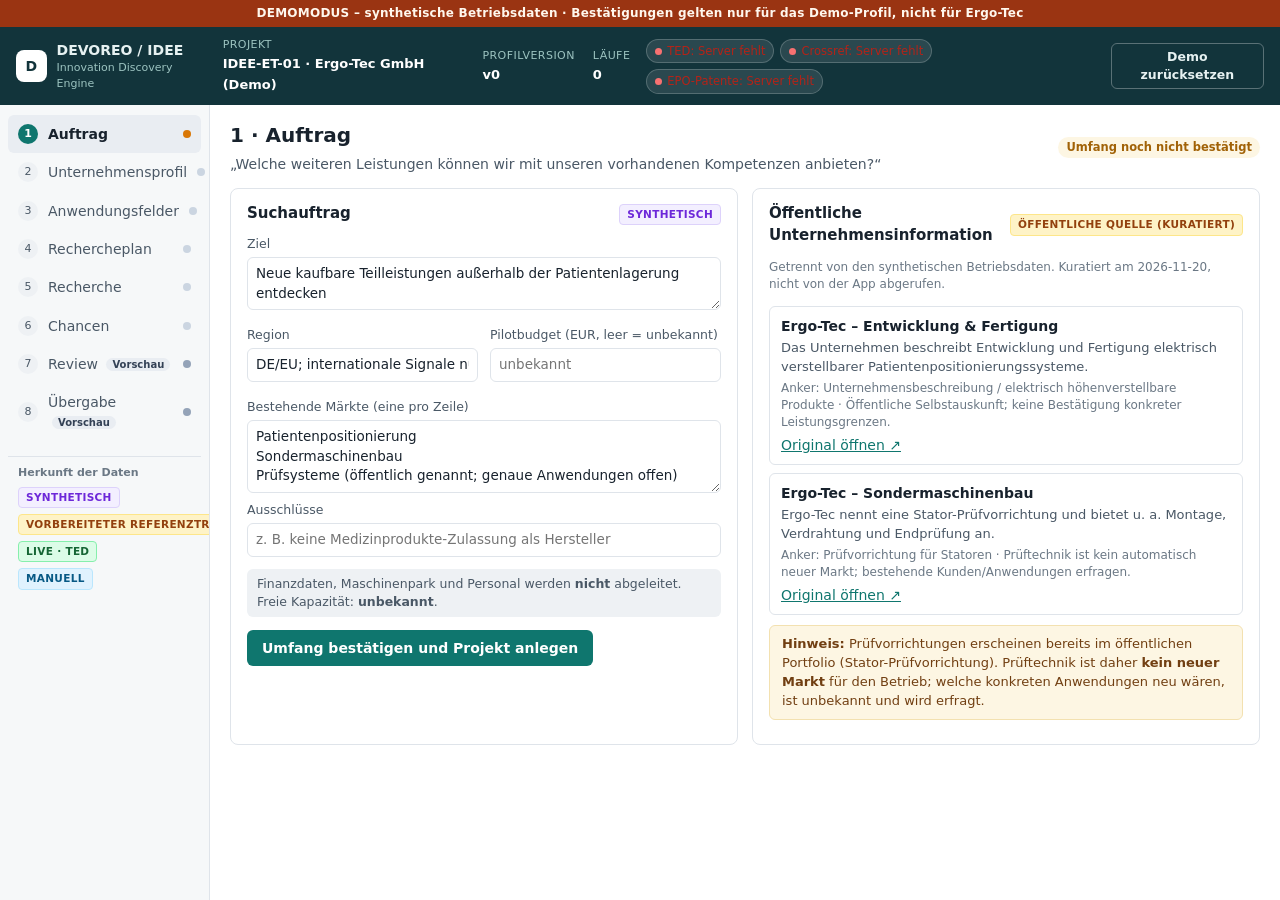
==== app/index.html @ 899f28af "IDEE functional prototype for Ergo-Tec introduction demo German-language Innovation Discovery Engine" ====
<!doctype html>
<html lang="de">
<head>
  <meta charset="utf-8">
  <meta name="viewport" content="width=device-width, initial-scale=1">
  <title>DEVOREO / IDEE · Innovation Discovery Engine (Demo)</title>
  <link rel="stylesheet" href="styles.css">
  <script src="vendor/pdf.min.js"></script>
</head>
<body>
  <div id="header"></div>
  <div class="layout">
    <aside id="nav"></aside>
    <main id="main-wrap">
      <div id="flash"></div>
      <div id="main"><p class="muted">Daten werden geladen …</p></div>
    </main>
    <aside id="viewer" class="viewer" aria-label="Quelldokument"></aside>
  </div>
  <script type="module" src="js/main.js"></script>
</body>
</html>
---- app/styles.css ----
:root {
  --bg: #f4f6f8; --panel: #fff; --line: #dfe4ea; --line-2: #eef1f4;
  --ink: #18222d; --ink-2: #4a5866; --muted: #6b7885;
  --teal: #0f766e; --teal-2: #115e59; --nav: #12343b; --teal-bg: #e6f4f2;
  --slate: #334155; --slate-bg: #e9edf2;
  --ok: #15803d; --ok-bg: #e8f5ec; --warn: #a16207; --warn-bg: #fdf6e3; --bad: #b42318; --bad-bg: #fdecea;
  --radius: 8px; --font: "Inter", "Segoe UI", system-ui, -apple-system, sans-serif;
}
* { box-sizing: border-box; }
html, body { margin: 0; height: 100%; }
body { font: 14px/1.45 var(--font); color: var(--ink); background: var(--bg); display: flex; flex-direction: column; }
code { font: 12px ui-monospace, SFMono-Regular, Menlo, monospace; background: var(--line-2); padding: 1px 4px; border-radius: 4px; word-break: break-all; }
h2 { margin: 0; font-size: 20px; } h3 { margin: 0; font-size: 15px; } h4 { margin: 14px 0 6px; font-size: 13px; color: var(--ink-2); }
.muted { color: var(--muted); } .small { font-size: 12px; }

.demo-strip { background: #7c2d12; color: #fff7ed; font-size: 12px; font-weight: 600; letter-spacing: .02em; padding: 5px 16px; text-align: center; }
.topbar { display: flex; align-items: stretch; gap: 16px; padding: 10px 16px; background: var(--panel); border-bottom: 1px solid var(--line); }
.brand { display: flex; align-items: center; gap: 10px; min-width: 170px; }
.brand .logo { width: 32px; height: 32px; border-radius: 8px; background: var(--teal); color: #fff; display: grid; place-items: center; font-weight: 700; }
.brand small { display: block; color: var(--muted); font-size: 11px; }
.ctx { display: flex; gap: 18px; align-items: center; }
.ctx-item small, .next small { display: block; font-size: 11px; color: var(--muted); text-transform: uppercase; letter-spacing: .04em; }
.ctx-item strong { font-size: 13px; }
.ctx-item select { font: inherit; font-size: 13px; padding: 3px 6px; border: 1px solid var(--line); border-radius: 6px; max-width: 330px; background: #fff; }
.next { flex: 1; text-align: left; border: 1px solid #99d5cd; background: var(--teal-bg); border-radius: var(--radius); padding: 6px 12px; cursor: pointer; font: inherit; color: var(--teal-2); }
.next strong { font-size: 13.5px; }
.next:hover { border-color: var(--teal); }
.tools { display: flex; align-items: center; gap: 8px; }

.layout { flex: 1; display: grid; grid-template-columns: 210px 1fr 0; min-height: 0; }
body.viewer-open .layout { grid-template-columns: 210px 1fr minmax(380px, 34%); }
#nav { background: var(--panel); border-right: 1px solid var(--line); padding: 10px 8px; overflow: auto; }
.nav-item { display: flex; align-items: center; gap: 10px; width: 100%; padding: 9px 10px; border: 0; background: none; border-radius: 6px; font: inherit; color: var(--ink-2); cursor: pointer; text-align: left; }
.nav-item:hover { background: var(--line-2); }
.nav-item.active { background: var(--slate-bg); color: var(--ink); font-weight: 600; }
.nav-item .num { width: 20px; height: 20px; border-radius: 50%; background: var(--line-2); display: grid; place-items: center; font-size: 11px; flex: none; }
.nav-item.active .num { background: var(--teal); color: #fff; }
.nav-item span:nth-child(2) { flex: 1; }
.dot { display: inline-block; width: 8px; height: 8px; border-radius: 50%; background: #cbd5e1; flex: none; }
.dot.done { background: var(--ok); } .dot.gap { background: var(--bad); } .dot.work { background: #d97706; } .dot.info { background: #94a3b8; }
.nav-legend { margin-top: 14px; padding: 8px 10px; font-size: 11px; color: var(--muted); display: flex; flex-wrap: wrap; gap: 4px 8px; align-items: center; }

#main-wrap { overflow: auto; padding: 16px 20px 40px; min-width: 0; }
.page-head { display: flex; align-items: center; justify-content: space-between; gap: 12px; margin-bottom: 14px; }
.grid2 { display: grid; grid-template-columns: repeat(auto-fit, minmax(360px, 1fr)); gap: 14px; margin-bottom: 14px; }
.grid2.tight { gap: 12px; margin: 0; }
.card { background: var(--panel); border: 1px solid var(--line); border-radius: var(--radius); padding: 14px 16px; margin-bottom: 14px; min-width: 0; }
.grid2 > .card { margin-bottom: 0; }
.card > header { display: flex; justify-content: space-between; align-items: center; margin-bottom: 10px; }

.kv { display: grid; grid-template-columns: 150px 1fr; gap: 5px 12px; margin: 0 0 10px; }
.kv dt { color: var(--muted); font-size: 12.5px; } .kv dd { margin: 0; min-width: 0; }
.tbl { width: 100%; border-collapse: collapse; font-size: 13px; }
.tbl th { text-align: left; font-weight: 600; color: var(--ink-2); font-size: 12px; border-bottom: 1px solid var(--line); padding: 6px 8px; }
.tbl td { border-bottom: 1px solid var(--line-2); padding: 6px 8px; vertical-align: top; }
.tbl tr.changed td { background: #fff7d6; }
.tbl tr.mismatch td { background: var(--bad-bg); }
mark { background: #fde68a; padding: 0 3px; border-radius: 3px; }
.diff { display: grid; grid-template-columns: 1fr 1fr; gap: 16px; }
.diff h4 { margin-top: 0; }

.badge { display: inline-block; font-size: 11.5px; font-weight: 600; padding: 2px 8px; border-radius: 999px; white-space: nowrap; }
.badge.ok { background: var(--ok-bg); color: var(--ok); } .badge.warn { background: var(--warn-bg); color: var(--warn); }
.badge.bad { background: var(--bad-bg); color: var(--bad); } .badge.neutral { background: var(--slate-bg); color: var(--slate); }

.btn { font: inherit; font-weight: 600; border-radius: 6px; padding: 7px 14px; cursor: pointer; border: 1px solid transparent; }
.btn.sm { padding: 4px 10px; font-size: 12.5px; }
.btn.primary { background: var(--teal); color: #fff; } .btn.primary:hover { background: var(--teal-2); }
.btn.secondary { background: #fff; color: var(--teal-2); border-color: #99d5cd; } .btn.secondary:hover { background: var(--teal-bg); }
.btn.ghost { background: transparent; color: var(--ink-2); border-color: var(--line); } .btn.ghost:hover { background: var(--line-2); }
.btn.danger { color: var(--bad); }
.btn:disabled { background: #e5e9ee; color: #8a96a3; border-color: #e5e9ee; cursor: not-allowed; }
.act { display: inline-flex; flex-direction: column; gap: 4px; max-width: 100%; }
.why { margin: 0; padding: 6px 10px 6px 24px; background: var(--warn-bg); border: 1px solid #f3e1b0; border-radius: 6px; color: #713f12; font-size: 12px; max-width: 520px; }
.row { display: flex; flex-wrap: wrap; gap: 10px; align-items: flex-start; margin: 8px 0; }
.row.end { align-items: flex-end; }
.link { background: none; border: 0; padding: 0; color: var(--teal); font: inherit; cursor: pointer; text-decoration: underline; text-underline-offset: 2px; }
a { color: var(--teal); word-break: break-all; }

.lbl { display: block; font-size: 12.5px; color: var(--ink-2); margin: 8px 0; }
.inp { display: block; width: 100%; font: inherit; font-size: 13.5px; margin-top: 4px; padding: 6px 8px; border: 1px solid var(--line); border-radius: 6px; background: #fff; color: var(--ink); }
.row .inp { flex: 1; min-width: 200px; margin: 0; }
textarea.inp { resize: vertical; }
.form-grid { display: grid; grid-template-columns: 1fr 1fr; gap: 0 12px; }
.switch { display: flex; gap: 8px; align-items: center; font-size: 12.5px; margin: 8px 0; color: var(--ink-2); }

.flash { margin-bottom: 12px; padding: 9px 36px 9px 12px; border-radius: 6px; position: relative; font-weight: 500; }
.flash.ok { background: var(--ok-bg); color: #14532d; border: 1px solid #bbe3c7; }
.flash.warn { background: var(--warn-bg); color: #713f12; border: 1px solid #f3e1b0; }
.flash.error { background: var(--bad-bg); color: #7f1d1d; border: 1px solid #f5c2bd; }
.flash.info { background: var(--slate-bg); color: var(--slate); }
.flash .x { position: absolute; right: 8px; top: 6px; border: 0; background: none; font-size: 18px; cursor: pointer; color: inherit; }

.readonly { padding: 8px 12px; margin-bottom: 14px; background: var(--slate-bg); border-left: 4px solid var(--slate); border-radius: 4px; font-weight: 500; }
.evidence { display: block; width: 100%; text-align: left; border-radius: 6px; padding: 10px 12px; margin: 8px 0; font: inherit; border: 1px solid; }
.evidence strong { display: block; margin-bottom: 2px; } .evidence span { color: var(--ink-2); font-size: 13px; }
.evidence.ok { background: var(--ok-bg); border-color: #bbe3c7; }
.evidence.gap { background: var(--bad-bg); border-color: #f5c2bd; }
button.evidence.gap { cursor: pointer; } button.evidence.gap:hover { border-color: var(--bad); }
.done-note { background: var(--line-2); border-left: 3px solid var(--teal); padding: 6px 10px; font-size: 12.5px; border-radius: 4px; margin: 6px 0; }
.preconf { border: 1px dashed #94a3b8; border-radius: 6px; margin-top: 10px; }
.preconf-head { background: #fff3c4; color: #713f12; font-size: 11.5px; font-weight: 700; padding: 6px 10px; letter-spacing: .02em; }
.sim-label { font-size: 11.5px; font-weight: 600; color: #6d28d9; background: #f3efff; padding: 4px 8px; border-radius: 4px; display: inline-block; margin: 0 0 8px; }

.steps { list-style: none; padding: 0; margin: 0; display: grid; grid-template-columns: repeat(auto-fill, minmax(150px, 1fr)); gap: 6px; }
.steps li { display: flex; gap: 8px; align-items: center; font-size: 12.5px; padding: 6px 8px; background: var(--line-2); border-radius: 6px; color: var(--muted); }
.steps li i { width: 10px; height: 10px; border-radius: 50%; border: 2px solid #94a3b8; flex: none; }
.steps li.ok { color: var(--ink); background: var(--ok-bg); } .steps li.ok i { background: var(--ok); border-color: var(--ok); }

.mail { border: 1px solid var(--line); border-radius: 6px; padding: 10px 12px; margin-bottom: 8px; }
.mail.imported { background: #fafcfb; }
.mail-head { display: flex; justify-content: space-between; gap: 8px; margin-bottom: 8px; }
.mail-body { background: var(--line-2); padding: 8px 10px; border-radius: 4px; margin: 6px 0; white-space: pre-wrap; }
.attach { display: flex; flex-wrap: wrap; gap: 10px; font-size: 13px; }
.suggest { background: var(--teal-bg); padding: 6px 10px; border-radius: 4px; margin-bottom: 10px; }

.chain { display: flex; align-items: stretch; gap: 6px; flex-wrap: wrap; }
.link-box { flex: 1; min-width: 120px; border: 1px solid var(--line); border-radius: 6px; padding: 8px 10px; background: #fafbfc; }
.link-box small { display: block; font-size: 11px; color: var(--muted); text-transform: uppercase; }
.link-box span { display: block; font-size: 12px; color: var(--ink-2); }
.link-box.gap { border-color: var(--bad); background: var(--bad-bg); } .link-box.ok { border-color: var(--ok); background: var(--ok-bg); }
.arrow { align-self: center; color: var(--muted); }

.picks { display: grid; grid-template-columns: 1fr 1fr; gap: 8px; margin-bottom: 10px; }
.pick { border: 1px solid var(--line); border-radius: 6px; padding: 8px 10px; cursor: pointer; display: grid; grid-template-columns: auto 1fr; gap: 0 8px; }
.pick input { grid-row: span 3; }
.pick span, .pick small { color: var(--muted); font-size: 12px; }
.pick.on { border-color: var(--teal); background: var(--teal-bg); }
.report, .deviation, .pkg, .question { border: 1px solid var(--line); border-radius: 6px; padding: 10px 12px; margin-bottom: 10px; }
.report > header, .pkg > header { display: flex; justify-content: space-between; flex-wrap: wrap; gap: 6px; margin-bottom: 8px; }
.report.accepted { border-color: #86c79b; } .report.unsuitable { border-left: 4px solid var(--bad); }
.report-body { display: grid; grid-template-columns: 1fr 1fr; gap: 16px; }
.review h4 { margin-top: 0; }
.issues { margin: 0 0 8px; padding-left: 18px; color: var(--bad); font-size: 13px; }
.ok-text { color: var(--ok); margin: 0 0 8px; font-size: 13px; }
.deviation { border-left: 4px solid var(--bad); } .deviation.closed { border-left-color: var(--ok); }
.deviation h4 { margin-top: 6px; }
.pkg.ersetzt { opacity: .78; background: #fafbfc; } .pkg.angenommen { border-color: #86c79b; }
.files td:last-child { width: 80px; }
.checks { list-style: none; padding: 0; margin: 0 0 10px; }
.checks li { display: flex; gap: 8px; align-items: baseline; padding: 4px 0; }
.checks li i { width: 14px; height: 14px; border-radius: 3px; flex: none; transform: translateY(2px); }
.checks li.ok i { background: var(--ok); } .checks li.no i { background: var(--bad); }
.mini { padding-left: 18px; font-size: 12.5px; color: var(--ink-2); }

.viewer { background: #fff; border-left: 1px solid var(--line); display: flex; flex-direction: column; min-width: 0; overflow: hidden; }
.viewer header { display: flex; justify-content: space-between; gap: 8px; padding: 10px 12px; border-bottom: 1px solid var(--line); }
.viewer header small { display: block; font-size: 11px; color: var(--muted); text-transform: uppercase; }
.viewer header strong { display: block; }
.viewer-nav { display: flex; align-items: center; gap: 8px; padding: 6px 12px; border-bottom: 1px solid var(--line); font-size: 12.5px; }
.viewer-nav a { margin-left: auto; }
.viewer-canvas { flex: 1; overflow: auto; padding: 10px; background: #e2e8f0; }
.viewer-canvas canvas { display: block; box-shadow: 0 1px 4px rgba(0,0,0,.18); background: #fff; }
.viewer-loading { color: var(--muted); padding: 20px; }
.viewer-missing { background: var(--bad-bg); color: #7f1d1d; padding: 16px; border-radius: 6px; }

.drawer { position: fixed; right: 0; top: 0; bottom: 0; width: 460px; max-width: 95vw; background: #fff; border-left: 1px solid var(--line); box-shadow: -6px 0 24px rgba(15,23,42,.12); z-index: 20; display: flex; flex-direction: column; }
.drawer:empty { display: none; }
.drawer header { display: flex; justify-content: space-between; align-items: center; padding: 12px 16px; border-bottom: 1px solid var(--line); }
.drawer .timeline { overflow: auto; padding: 8px 16px; }
#drawer:empty { display: none; }
.timeline { list-style: none; margin: 0; padding: 0; }
.timeline li { display: grid; grid-template-columns: 120px 1fr; gap: 10px; padding: 8px 0; border-bottom: 1px solid var(--line-2); font-size: 12.5px; }
.timeline li.internal { opacity: .6; }
.timeline time { color: var(--muted); font-size: 12px; }
.fatal { background: var(--bad-bg); padding: 20px; border-radius: 8px; }

@media (max-width: 1100px) {
  .ctx { display: none; }
  body.viewer-open .layout { grid-template-columns: 180px 1fr; }
  body.viewer-open .viewer { position: fixed; right: 0; top: 0; bottom: 0; width: 420px; z-index: 15; box-shadow: -6px 0 24px rgba(15,23,42,.12); }
  .report-body, .diff { grid-template-columns: 1fr; }
}

.card.focus-card { box-shadow: 0 0 0 3px var(--teal); transition: box-shadow .3s; }
.confirm-reset { display: inline-flex; gap: 6px; align-items: center; font-size: 12.5px; }

/* ---------------- IDEE additions ---------------- */
body { background: #fff; }
.topbar { background: var(--nav); color: #e6f1f1; border-bottom: 0; align-items: center; }
.brand .logo { background: #fff; color: var(--nav); }
.brand small, .ctx-item small { color: #9cc3c0; }
.ctx-item strong { color: #fff; }
.demo-strip { background: #9a3412; }
#nav { background: #f6f8f9; }
.nav-item .pv, .pv { font-style: normal; font-size: 10px; font-weight: 600; background: #e9edf2; color: var(--slate); padding: 1px 6px; border-radius: 999px; margin-left: 4px; vertical-align: middle; }
.dot.todo { background: #cbd5e1; }
.nav-legend { flex-direction: column; align-items: flex-start; gap: 6px; border-top: 1px solid var(--line); }
.pchips { display: flex; gap: 6px; flex-wrap: wrap; margin-left: auto; }
.pchip { font-size: 11.5px; padding: 3px 8px; border-radius: 999px; background: rgba(255,255,255,.1); color: #e6f1f1; border: 1px solid rgba(255,255,255,.2); }
.pchip.ok::before, .pchip.warn::before, .pchip.bad::before { content: ''; display: inline-block; width: 7px; height: 7px; border-radius: 50%; margin-right: 5px; }
.pchip.ok::before { background: #4ade80; } .pchip.warn::before { background: #fbbf24; } .pchip.bad::before { background: #f87171; }
.tools .btn.ghost { color: #e6f1f1; border-color: rgba(255,255,255,.3); }
.tools .btn.ghost:hover { background: rgba(255,255,255,.1); }
.confirm-reset { color: #fff; }
.lead { margin: 4px 0 0; color: var(--ink-2); max-width: 760px; }
.note { font-size: 12.5px; color: var(--ink-2); background: var(--line-2); padding: 6px 10px; border-radius: 6px; }
.note.warn, .warn-text { color: #713f12; }
.bad { color: var(--bad); } ul.bad li { color: #7f1d1d; }
.empty { color: var(--muted); font-style: italic; padding: 8px 0; }
.callout { padding: 9px 12px; border-radius: 6px; margin: 10px 0; font-size: 13px; }
.callout.warn { background: var(--warn-bg); border: 1px solid #f3e1b0; color: #713f12; }
.callout.info { background: var(--slate-bg); color: var(--slate); }
.callout.bad { background: var(--bad-bg); border: 1px solid #f5c2bd; color: #7f1d1d; }

.prov { display: inline-block; font-size: 10.5px; font-weight: 700; letter-spacing: .03em; text-transform: uppercase; padding: 2px 7px; border-radius: 4px; white-space: nowrap; }
.prov.syn { background: #f3efff; color: #6d28d9; border: 1px solid #ddd2fb; }
.prov.cur { background: #fef3c7; color: #92400e; border: 1px solid #fde68a; }
.prov.live { background: #dcfce7; color: #166534; border: 1px solid #86efac; }
.prov.man { background: #e0f2fe; color: #075985; border: 1px solid #bae6fd; }
.prov.claim { background: #ffedd5; color: #9a3412; border: 1px solid #fed7aa; }

.src { border: 1px solid var(--line); border-radius: 6px; padding: 9px 11px; margin-bottom: 8px; display: grid; gap: 3px; }
.src span { color: var(--ink-2); font-size: 13px; } .src small { color: var(--muted); font-size: 12px; }

.docpick { display: grid; grid-template-columns: repeat(auto-fit, minmax(240px, 1fr)); gap: 8px; margin-bottom: 12px; }
.docopt { border: 1px solid var(--line); border-radius: 6px; padding: 10px; display: flex; flex-direction: column; justify-content: space-between; gap: 8px; font-size: 13px; }
.docopt.done { background: #f6fbfa; border-color: #99d5cd; }
.docopt.upload { border-style: dashed; }
.filebtn { display: inline-block; text-align: center; }

.caps { display: grid; grid-template-columns: repeat(auto-fill, minmax(360px, 1fr)); gap: 12px; }
.cap { border: 1px solid var(--line); border-left: 4px solid #94a3b8; border-radius: 6px; padding: 10px 12px; }
.cap.confirmed, .cap.corrected { border-left-color: var(--ok); }
.cap.open { border-left-color: #d97706; }
.cap > header, .hyp > header, .res > header, .field > header { display: flex; justify-content: space-between; gap: 8px; align-items: flex-start; flex-wrap: wrap; }
blockquote { margin: 8px 0; padding: 6px 10px; border-left: 3px solid var(--teal); background: #f6fbfa; font-size: 13px; }
.meta { display: flex; flex-wrap: wrap; gap: 8px; align-items: center; font-size: 12.5px; }
.kv3 { display: grid; grid-template-columns: repeat(3, 1fr); gap: 6px; margin: 8px 0; }
.kv3 dt { font-size: 11px; color: var(--muted); text-transform: uppercase; } .kv3 dd { margin: 0; font-size: 13px; }
.edit { background: var(--line-2); padding: 8px 10px; border-radius: 6px; margin-top: 8px; }
.question { border-bottom: 1px solid var(--line-2); padding: 10px 0; }
.radios { display: flex; flex-wrap: wrap; gap: 6px 16px; margin: 6px 0; font-size: 13px; }
.form-grid4 { display: grid; grid-template-columns: repeat(4, 1fr); gap: 0 10px; }
details.txt pre { white-space: pre-wrap; font-size: 12px; background: var(--line-2); padding: 8px; border-radius: 4px; max-height: 240px; overflow: auto; }
.hist { padding-left: 18px; margin: 0; font-size: 12.5px; } .hist li { padding: 2px 0; }
hr { border: 0; border-top: 1px solid var(--line); margin: 14px 0; }

.chain4 { display: grid; grid-template-columns: repeat(4, 1fr); gap: 0; }
.lvl { border: 1px solid var(--line); padding: 10px; display: flex; flex-direction: column; gap: 6px; position: relative; background: #fafbfc; }
.lvl + .lvl { border-left: 0; }
.lvl + .lvl::before { content: '→'; position: absolute; left: -9px; top: 10px; background: #fff; color: var(--muted); font-weight: 700; }
.lvl small { font-size: 11px; text-transform: uppercase; color: var(--muted); letter-spacing: .03em; }
.chip { display: inline-block; font-size: 12px; text-align: left; padding: 3px 7px; border-radius: 5px; background: #fff; border: 1px solid var(--line); text-decoration: none; }
.chip.ok { border-color: #86c79b; background: var(--ok-bg); } .chip.gap { border-color: #f5c2bd; background: var(--bad-bg); }
.capsel { font-size: 13px; display: flex; gap: 6px; align-items: baseline; padding: 3px 6px; border-radius: 5px; }
.capsel.on { background: var(--teal-bg); }
.fields { display: grid; grid-template-columns: repeat(auto-fill, minmax(340px, 1fr)); gap: 10px; }
.field { border: 1px solid var(--line); border-radius: 6px; padding: 10px 12px; display: grid; gap: 6px; }
.field.on { border-color: var(--teal); box-shadow: 0 0 0 1px var(--teal); }
.field.inactive { opacity: .62; background: #fafafa; }

.tbl.plan td:nth-child(2) { width: 55%; }
.inp.narrow { width: auto; min-width: 200px; display: inline-block; margin: 0; }
.sep { border-style: dashed; }
.runhead { padding: 8px 12px; border-radius: 6px; margin-bottom: 10px; font-size: 13px; }
.runhead.live { background: #dcfce7; color: #14532d; } .runhead.offline { background: #fef3c7; color: #78350f; }
.tabs { display: flex; gap: 4px; align-items: center; border-bottom: 1px solid var(--line); margin-bottom: 10px; flex-wrap: wrap; }
.tab { border: 0; background: none; padding: 8px 12px; font: inherit; cursor: pointer; color: var(--ink-2); border-bottom: 2px solid transparent; }
.tab.on { color: var(--teal-2); border-bottom-color: var(--teal); font-weight: 600; }
.tab .cnt { background: var(--line-2); border-radius: 999px; padding: 0 6px; font-size: 11px; }
.tabs .inp.narrow { margin-left: auto; }
.res { border-bottom: 1px solid var(--line-2); padding: 10px 0; }
.res .row { align-items: center; }
.pcard { background: #f8fafc; border: 1px solid var(--line); border-radius: 6px; padding: 8px 12px; margin: 8px 0; }
.pcard h4 { margin: 0 0 6px; color: var(--ink); }
.pcard .kv { grid-template-columns: 170px 1fr; font-size: 13px; }
.bars { display: flex; gap: 8px; align-items: flex-end; height: 120px; padding: 8px 0; }
.bar { display: flex; flex-direction: column; align-items: center; justify-content: flex-end; height: 100%; width: 34px; font-size: 11px; }
.bar span { width: 22px; background: #5eada6; border-radius: 3px 3px 0 0; min-height: 3px; }
.bar small { color: var(--muted); }

.hyp { border: 1px solid var(--line); border-radius: var(--radius); padding: 12px 14px; margin-bottom: 14px; }
.hyp.novelty_rejected, .hyp.rejected { border-left: 4px solid var(--bad); } .hyp.deferred { border-left: 4px solid #d97706; } .hyp.hypothesis { border-left: 4px solid var(--slate); }
.banner { background: #fff7ed; color: #9a3412; border: 1px solid #fed7aa; padding: 5px 10px; border-radius: 5px; font-size: 12px; font-weight: 600; margin: 8px 0; }
.banner.big { font-size: 15px; padding: 10px 14px; }
.tbl.dims td:first-child { width: 140px; font-weight: 600; }
.syncase { border: 1px dashed #c4b5fd; background: #fcfbff; }
.verdict { padding: 10px 12px; border-radius: 6px; margin: 10px 0; }
.verdict.open { background: var(--warn-bg); border: 1px solid #f3e1b0; } .verdict.plausible { background: var(--slate-bg); }
.vquotes { padding: 6px 12px; font-size: 12px; background: #fefce8; border-bottom: 1px solid var(--line); }

@media (max-width: 1100px) { .chain4, .form-grid4 { grid-template-columns: 1fr 1fr; } .pchips { display: none; } }
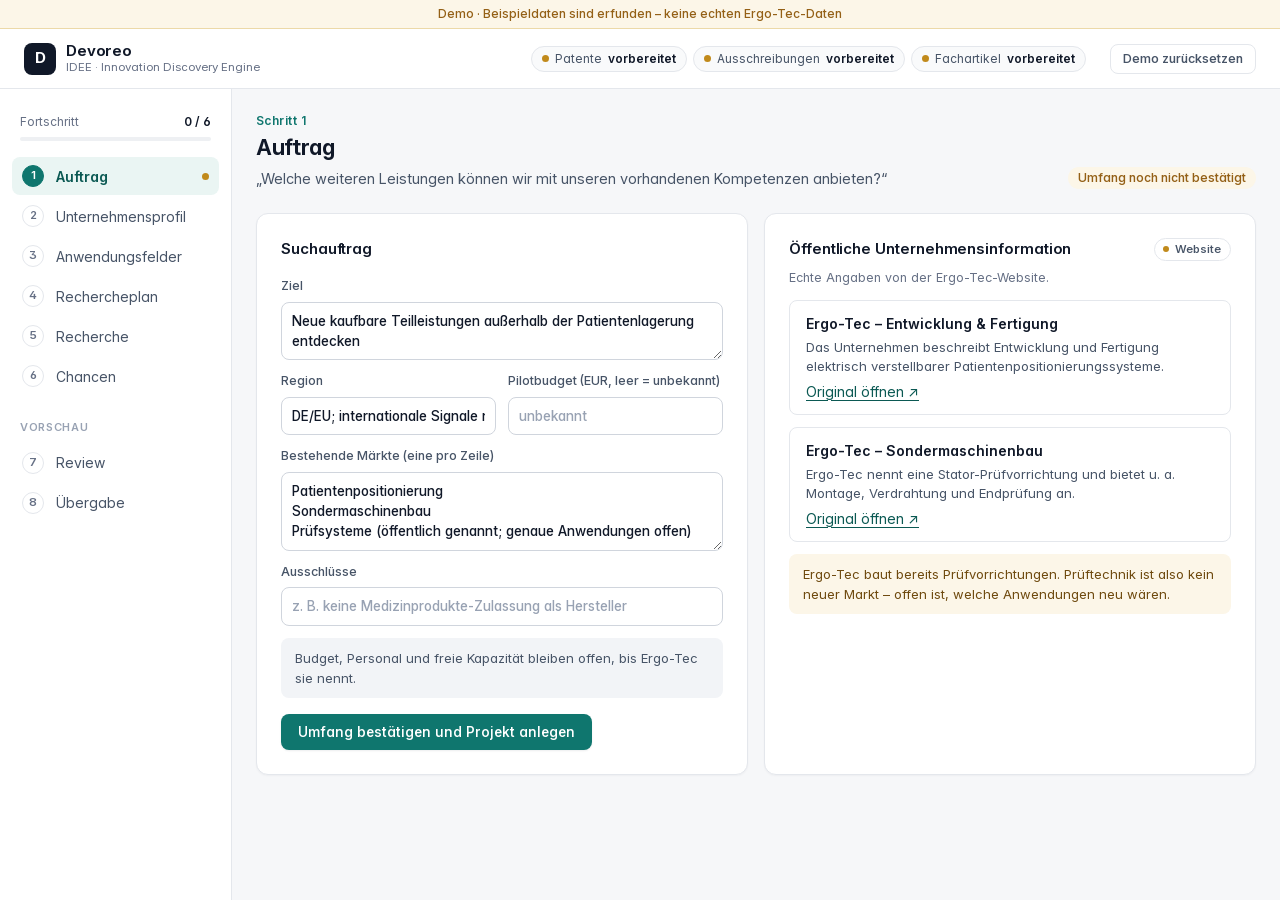
==== commit 6eca394e: "New Devoreo UI: complete design system, self-hosted Inter - theme.css is now the full stylesheet (br" ====
--- a/app/index.html
+++ b/app/index.html
@@ -1,22 +1,25 @@
 <!doctype html>
 <html lang="de">
-<head>
-  <meta charset="utf-8">
-  <meta name="viewport" content="width=device-width, initial-scale=1">
-  <title>DEVOREO / IDEE · Innovation Discovery Engine (Demo)</title>
-  <link rel="stylesheet" href="styles.css">
-  <script src="vendor/pdf.min.js"></script>
-</head>
-<body>
-  <div id="header"></div>
-  <div class="layout">
-    <aside id="nav"></aside>
-    <main id="main-wrap">
-      <div id="flash"></div>
-      <div id="main"><p class="muted">Daten werden geladen …</p></div>
-    </main>
-    <aside id="viewer" class="viewer" aria-label="Quelldokument"></aside>
-  </div>
-  <script type="module" src="js/main.js"></script>
-</body>
+  <head>
+    <meta charset="utf-8" />
+    <meta name="viewport" content="width=device-width, initial-scale=1" />
+    <title>Devoreo IDEE · Innovation Discovery Engine (Demo)</title>
+    <link rel="icon" href="favicon.svg" type="image/svg+xml" />
+    <link rel="preload" href="fonts/InterVariable.woff2" as="font" type="font/woff2" crossorigin />
+    <!-- Complete design system. The old look is still in styles.css. -->
+    <link rel="stylesheet" href="theme.css" />
+    <script src="vendor/pdf.min.js"></script>
+  </head>
+  <body>
+    <div id="header"></div>
+    <div class="layout">
+      <aside id="nav"></aside>
+      <main id="main-wrap">
+        <div id="flash"></div>
+        <div id="main"><p class="muted">Daten werden geladen …</p></div>
+      </main>
+      <aside id="viewer" class="viewer" aria-label="Quelldokument"></aside>
+    </div>
+    <script type="module" src="js/main.js"></script>
+  </body>
 </html>
--- a/app/theme.css
+++ b/app/theme.css
@@ -0,0 +1,658 @@
+/* =====================================================================
+   DEVOREO / IDEE – design system (complete stylesheet, no other CSS needed)
+   To re-brand: change the values in the first block only.
+   To go back to the old look: link styles.css in index.html instead.
+   ===================================================================== */
+
+:root {
+  /* ---- BRAND (swap these with the official Devoreo values) ---- */
+  --dv-brand: #0f766e;        /* primary accent: buttons, links, active states */
+  --dv-brand-dark: #0b5953;   /* hover / pressed, link text */
+  --dv-brand-tint: #eaf5f3;   /* soft background for selected items */
+  --dv-brand-line: #b9dcd7;   /* border of selected items */
+  --dv-ink: #101828;          /* main text and logo block */
+  --dv-font: "Inter", "Segoe UI", system-ui, -apple-system, "Helvetica Neue", Arial, sans-serif;
+  --dv-mono: ui-monospace, "SF Mono", SFMono-Regular, Menlo, Consolas, monospace;
+}
+
+/* ---- Everything below derives from the brand block ---- */
+:root {
+  color-scheme: light;
+
+  /* Neutrals */
+  --bg: #f6f7f9;
+  --surface: #ffffff;
+  --surface-2: #f9fafb;
+  --line: #e4e7ec;
+  --line-soft: #eef0f3;
+  --text: var(--dv-ink);
+  --text-2: #475467;
+  --text-3: #667085;
+  --text-4: #98a2b3;
+
+  /* Status – one muted tone each */
+  --ok: #1a7f45;    --ok-bg: #ecf6f0;   --ok-line: #bfe1cc;
+  --warn: #946016;  --warn-bg: #fcf6e8; --warn-line: #ecd9a8;
+  --bad: #b3362b;   --bad-bg: #fcf0ee;  --bad-line: #f1c8c2;
+  --info-bg: #f2f4f7;
+
+  /* Provenance dots (same everywhere: app, viewer, report) */
+  --p-syn: #7a68d4;   /* Fiktiv */
+  --p-cur: #c18a1b;   /* Vorbereitet */
+  --p-live: #16a34a;  /* Live */
+  --p-man: #2f7fc4;   /* Manuell */
+  --p-claim: #d9772b; /* Kundenaussage */
+
+  /* Shape and depth */
+  --r-lg: 12px;
+  --r: 8px;
+  --r-sm: 6px;
+  --shadow: 0 1px 2px rgba(16, 24, 40, .04);
+  --shadow-pop: 0 12px 32px rgba(16, 24, 40, .14);
+  --ring: 0 0 0 3px color-mix(in srgb, var(--dv-brand) 24%, transparent);
+
+  /* Spacing scale: 4 · 8 · 12 · 16 · 24 · 32 */
+  --s1: 4px; --s2: 8px; --s3: 12px; --s4: 16px; --s5: 24px; --s6: 32px;
+
+  --nav-w: 232px;
+  --header-h: 60px;
+}
+
+/* ---------- Font (self-hosted, no CDN) ---------- */
+@font-face {
+  font-family: "Inter";
+  src: url("fonts/InterVariable.woff2") format("woff2");
+  font-weight: 100 900;
+  font-style: normal;
+  font-display: swap;
+}
+@font-face {
+  font-family: "Inter";
+  src: url("fonts/InterVariable-Italic.woff2") format("woff2");
+  font-weight: 100 900;
+  font-style: italic;
+  font-display: swap;
+}
+
+/* ---------- Base ---------- */
+*, *::before, *::after { box-sizing: border-box; }
+html, body { margin: 0; height: 100%; }
+body {
+  display: flex; flex-direction: column;
+  font: 14px/1.5 var(--dv-font);
+  font-feature-settings: "cv11", "ss01";
+  color: var(--text);
+  background: var(--bg);
+  -webkit-font-smoothing: antialiased;
+  -moz-osx-font-smoothing: grayscale;
+  text-rendering: optimizeLegibility;
+}
+h2, h3, h4, p { margin: 0; }
+h2 { font-size: 22px; font-weight: 650; letter-spacing: -.015em; line-height: 1.25; }
+h3 { font-size: 15px; font-weight: 600; letter-spacing: -.005em; }
+h4 { margin: var(--s4) 0 var(--s2); font-size: 11.5px; font-weight: 600; color: var(--text-3); text-transform: uppercase; letter-spacing: .06em; }
+p + p { margin-top: var(--s2); }
+b, strong { font-weight: 600; }
+a { color: var(--dv-brand-dark); text-decoration: underline; text-decoration-thickness: 1px; text-underline-offset: 3px; overflow-wrap: anywhere; }
+a:hover { color: var(--dv-brand); }
+code {
+  font: 500 11.5px/1.4 var(--dv-mono);
+  color: var(--text-3);
+  background: var(--line-soft);
+  padding: 1px 5px; border-radius: 4px;
+  white-space: nowrap;
+}
+hr { border: 0; border-top: 1px solid var(--line-soft); margin: var(--s4) 0; }
+input[type="checkbox"], input[type="radio"] { accent-color: var(--dv-brand); width: 15px; height: 15px; margin: 0; flex: none; }
+:focus-visible { outline: none; box-shadow: var(--ring); border-radius: var(--r-sm); }
+::selection { background: color-mix(in srgb, var(--dv-brand) 18%, transparent); }
+
+.muted { color: var(--text-3); }
+.small { font-size: 12.5px; }
+.bad { color: var(--bad); }
+ul.bad li { color: var(--bad); }
+.empty { color: var(--text-3); padding: var(--s3) 0; }
+.fatal { margin: var(--s5); padding: var(--s5); background: var(--bad-bg); border: 1px solid var(--bad-line); border-radius: var(--r-lg); color: var(--bad); }
+
+/* ---------- Demo notice ---------- */
+.demo-strip {
+  flex: none;
+  padding: 5px var(--s5);
+  font-size: 12px; font-weight: 500; text-align: center;
+  color: var(--warn); background: var(--warn-bg);
+  border-bottom: 1px solid var(--warn-line);
+}
+
+/* ---------- Header ---------- */
+#header { flex: none; }
+.topbar {
+  display: flex; align-items: center; gap: var(--s5);
+  min-height: var(--header-h);
+  padding: 0 var(--s5);
+  background: var(--surface);
+  border-bottom: 1px solid var(--line);
+}
+.brand { display: flex; align-items: center; gap: 10px; flex: none; }
+.brand .logo {
+  width: 32px; height: 32px; border-radius: 8px;
+  display: grid; place-items: center;
+  background: var(--dv-ink); color: #fff;
+  font-weight: 700; font-size: 15px;
+}
+.brand strong { display: block; font-size: 15px; font-weight: 650; letter-spacing: -.01em; line-height: 1.2; }
+.brand small { display: block; font-size: 11.5px; color: var(--text-3); line-height: 1.3; }
+.ctx { display: flex; gap: var(--s5); padding-left: var(--s5); border-left: 1px solid var(--line); }
+.ctx-item small { display: block; font-size: 11px; color: var(--text-3); line-height: 1.3; }
+.ctx-item strong { font-size: 13px; font-weight: 600; }
+.ctx-item .muted { font-weight: 400; }
+.pchips { display: flex; gap: 6px; margin-left: auto; flex-wrap: wrap; }
+.pchip {
+  display: inline-flex; align-items: center; gap: 6px;
+  padding: 3px 10px; border-radius: 999px;
+  font-size: 12px; color: var(--text-2);
+  background: var(--surface-2); border: 1px solid var(--line);
+  white-space: nowrap;
+}
+.pchip b { font-weight: 600; color: var(--text); }
+.pchip::before { content: ""; width: 7px; height: 7px; border-radius: 50%; background: var(--text-4); }
+.pchip.ok::before { background: var(--p-live); }
+.pchip.warn::before { background: var(--p-cur); }
+.pchip.bad::before { background: var(--bad); }
+.tools { display: flex; align-items: center; gap: var(--s2); flex: none; }
+.confirm-reset { display: inline-flex; align-items: center; gap: var(--s2); font-size: 13px; }
+
+/* ---------- Layout ---------- */
+.layout {
+  flex: 1; min-height: 0;
+  display: grid;
+  grid-template-columns: var(--nav-w) minmax(0, 1fr) 0;
+}
+body.viewer-open .layout { grid-template-columns: var(--nav-w) minmax(0, 1fr) clamp(400px, 38vw, 640px); }
+#main-wrap { overflow: auto; min-width: 0; padding: var(--s6) var(--s6) 80px; scroll-padding-top: var(--s5); }
+#main, #flash { max-width: 1120px; margin: 0 auto; }
+
+/* ---------- Navigation (stepper) ---------- */
+#nav {
+  overflow: auto;
+  padding: var(--s5) var(--s3);
+  background: var(--surface);
+  border-right: 1px solid var(--line);
+}
+.nav-progress {
+  display: grid; grid-template-columns: 1fr auto; gap: 6px var(--s2);
+  margin: 0 var(--s2) var(--s4);
+  font-size: 12px; color: var(--text-3);
+}
+.nav-progress b { color: var(--text); font-weight: 600; }
+.nav-progress .track { grid-column: 1 / -1; height: 4px; border-radius: 4px; background: var(--line-soft); overflow: hidden; }
+.nav-progress .track i { display: block; height: 100%; background: var(--dv-brand); border-radius: 4px; transition: width .3s ease; }
+.nav-title { margin: var(--s5) var(--s2) var(--s2); font-size: 11px; font-weight: 600; letter-spacing: .06em; text-transform: uppercase; color: var(--text-4); }
+.nav-group { display: grid; gap: 2px; }
+.nav-item {
+  display: flex; align-items: center; gap: var(--s3);
+  width: 100%; padding: 8px 10px;
+  border: 0; border-radius: var(--r);
+  background: none; font: inherit; text-align: left;
+  color: var(--text-2); cursor: pointer;
+  transition: background .12s, color .12s;
+}
+.nav-item:hover { background: var(--bg); color: var(--text); }
+.nav-item .num {
+  flex: none; width: 22px; height: 22px; border-radius: 50%;
+  display: grid; place-items: center;
+  font-size: 11.5px; font-weight: 600;
+  color: var(--text-3); background: var(--surface); border: 1px solid var(--line);
+}
+.nav-item.done .num { color: var(--dv-brand-dark); background: var(--dv-brand-tint); border-color: var(--dv-brand-line); }
+.nav-item.active { background: var(--dv-brand-tint); color: var(--dv-brand-dark); font-weight: 600; }
+.nav-item.active .num { color: #fff; background: var(--dv-brand); border-color: var(--dv-brand); }
+.nav-label { flex: 1; min-width: 0; }
+.dot { flex: none; width: 7px; height: 7px; border-radius: 50%; background: transparent; }
+.dot.work { background: var(--p-cur); }
+.dot.gap { background: var(--bad); }
+.dot.done, .dot.todo, .dot.info { background: transparent; }
+.pv {
+  display: inline-block; vertical-align: middle;
+  margin-left: 6px; padding: 1px 8px; border-radius: 999px;
+  font-size: 11px; font-weight: 500; font-style: normal; letter-spacing: 0;
+  color: var(--text-3); background: var(--line-soft);
+}
+
+/* ---------- Page head ---------- */
+.page-head { display: flex; align-items: flex-end; justify-content: space-between; gap: var(--s4); margin-bottom: var(--s5); }
+.eyebrow { display: block; margin-bottom: 6px; font-size: 12px; font-weight: 600; letter-spacing: .04em; color: var(--dv-brand); }
+.lead { margin-top: 6px; max-width: 72ch; font-size: 14.5px; color: var(--text-2); }
+
+/* ---------- Cards ---------- */
+.card, .hyp {
+  min-width: 0;
+  margin-bottom: var(--s4);
+  padding: var(--s5);
+  background: var(--surface);
+  border: 1px solid var(--line);
+  border-radius: var(--r-lg);
+  box-shadow: var(--shadow);
+}
+.card > header, .card > details > summary + header { display: flex; justify-content: space-between; align-items: center; flex-wrap: wrap; gap: var(--s2) var(--s3); margin-bottom: var(--s4); }
+.card.sep { background: var(--surface-2); border-style: dashed; box-shadow: none; }
+.grid2 { display: grid; grid-template-columns: repeat(auto-fit, minmax(340px, 1fr)); gap: var(--s4); margin-bottom: var(--s4); }
+.grid2 > .card { margin-bottom: 0; }
+.grid2.tight { gap: var(--s5); margin: 0; }
+
+details > summary { cursor: pointer; list-style: none; display: flex; align-items: center; gap: var(--s2); color: var(--text); }
+details > summary::-webkit-details-marker { display: none; }
+details > summary::before {
+  content: ""; flex: none; width: 6px; height: 6px;
+  border-right: 1.5px solid var(--text-3); border-bottom: 1.5px solid var(--text-3);
+  transform: rotate(-45deg); transition: transform .15s; margin: 0 4px 0 2px;
+}
+details[open] > summary::before { transform: rotate(45deg); }
+details[open] > summary { margin-bottom: var(--s3); }
+details > summary.small { color: var(--text-2); }
+.card > details > summary b { font-weight: 600; }
+
+/* ---------- Buttons ---------- */
+.btn {
+  display: inline-flex; align-items: center; justify-content: center; gap: 6px;
+  padding: 8px 16px; min-height: 36px;
+  font: inherit; font-size: 13.5px; font-weight: 550; line-height: 1.2;
+  border: 1px solid transparent; border-radius: var(--r);
+  cursor: pointer; white-space: nowrap;
+  transition: background .12s, border-color .12s, color .12s, box-shadow .12s;
+}
+.btn.sm { padding: 5px 12px; min-height: 30px; font-size: 12.5px; }
+.btn.primary { color: #fff; background: var(--dv-brand); box-shadow: 0 1px 2px rgba(16, 24, 40, .08); }
+.btn.primary:hover { background: var(--dv-brand-dark); }
+.btn.secondary { color: var(--dv-brand-dark); background: var(--surface); border-color: var(--dv-brand-line); }
+.btn.secondary:hover { background: var(--dv-brand-tint); }
+.btn.ghost { color: var(--text-2); background: var(--surface); border-color: var(--line); }
+.btn.ghost:hover { color: var(--text); background: var(--bg); }
+.btn.danger { color: #fff; background: var(--bad); }
+.btn.danger:hover { background: color-mix(in srgb, var(--bad) 85%, #000); }
+.btn:disabled, .btn:disabled:hover { color: var(--text-4); background: var(--line-soft); border-color: var(--line-soft); box-shadow: none; cursor: not-allowed; }
+.link {
+  padding: 0; border: 0; background: none;
+  font: inherit; color: var(--dv-brand-dark); cursor: pointer;
+  text-decoration: underline; text-decoration-thickness: 1px; text-underline-offset: 3px;
+}
+.link:hover { color: var(--dv-brand); }
+button.link { text-align: left; }
+.capsel .link, .meta .link { white-space: nowrap; }
+.row { display: flex; flex-wrap: wrap; align-items: center; gap: var(--s2) var(--s3); margin-top: var(--s4); }
+.row.end { justify-content: flex-end; }
+.card > .row:first-child { margin-top: 0; }
+.filebtn { cursor: pointer; }
+
+/* ---------- Forms ---------- */
+.lbl { display: block; margin: var(--s3) 0 0; font-size: 12.5px; font-weight: 500; color: var(--text-2); }
+.inp {
+  display: block; width: 100%; margin-top: 6px;
+  padding: 8px 10px; min-height: 36px;
+  font: inherit; font-size: 13.5px; color: var(--text);
+  background: var(--surface);
+  border: 1px solid #d0d5dd; border-radius: var(--r);
+  transition: border-color .12s, box-shadow .12s;
+}
+.inp:hover { border-color: #b8bfca; }
+.inp:focus { outline: none; border-color: var(--dv-brand); box-shadow: var(--ring); }
+.inp:disabled { color: var(--text-2); background: var(--surface-2); border-color: var(--line); }
+.inp::placeholder { color: var(--text-4); }
+textarea.inp { resize: vertical; line-height: 1.5; }
+select.inp { padding-right: 28px; }
+.inp.narrow { display: inline-block; width: auto; min-width: 200px; margin: 0; }
+.form-grid { display: grid; grid-template-columns: 1fr 1fr; gap: 0 var(--s3); }
+.form-grid4 { display: grid; grid-template-columns: repeat(4, 1fr); gap: 0 var(--s3); }
+.switch { display: flex; align-items: center; gap: var(--s2); margin: var(--s3) 0 0; font-size: 13px; color: var(--text-2); cursor: pointer; }
+.radios { display: flex; flex-wrap: wrap; gap: var(--s2) var(--s4); margin-top: var(--s2); font-size: 13.5px; }
+.radios label { display: inline-flex; align-items: center; gap: var(--s2); cursor: pointer; }
+.question { padding: var(--s4) 0; border-bottom: 1px solid var(--line-soft); }
+.question:first-of-type { padding-top: 0; }
+.question:last-child { border-bottom: 0; padding-bottom: 0; }
+.question > .btn { margin-top: var(--s3); }
+.edit { margin-top: var(--s3); padding: var(--s4); background: var(--surface-2); border: 1px solid var(--line); border-radius: var(--r); }
+
+/* ---------- Badges & provenance ---------- */
+.badge {
+  display: inline-flex; align-items: center;
+  padding: 2px 10px; border-radius: 999px;
+  font-size: 12px; font-weight: 550; line-height: 1.5; white-space: nowrap;
+  color: var(--text-2); background: var(--line-soft);
+}
+.badge.ok { color: var(--ok); background: var(--ok-bg); }
+.badge.warn { color: var(--warn); background: var(--warn-bg); }
+.badge.bad { color: var(--bad); background: var(--bad-bg); }
+.badge.neutral { color: var(--text-2); background: var(--line-soft); }
+
+.prov {
+  display: inline-flex; align-items: center; gap: 6px;
+  padding: 1px 9px 1px 8px; border-radius: 999px;
+  font-size: 11.5px; font-weight: 550; line-height: 1.6; white-space: nowrap;
+  color: var(--text-2); background: var(--surface); border: 1px solid var(--line);
+  vertical-align: middle;
+}
+.prov::before { content: ""; width: 6px; height: 6px; border-radius: 50%; background: var(--text-4); flex: none; }
+.prov.syn::before { background: var(--p-syn); }
+.prov.cur::before { background: var(--p-cur); }
+.prov.live { color: var(--ok); border-color: var(--ok-line); background: var(--ok-bg); }
+.prov.live::before { background: var(--p-live); }
+.prov.man::before { background: var(--p-man); }
+.prov.claim { color: #9a4d12; border-color: #f3d2b5; background: #fdf4ec; }
+.prov.claim::before { background: var(--p-claim); }
+
+/* ---------- Notices ---------- */
+.flash {
+  position: relative;
+  margin-bottom: var(--s4); padding: 10px 40px 10px 14px;
+  font-size: 13.5px; font-weight: 500;
+  border-radius: var(--r); border: 1px solid;
+}
+.flash.ok { color: #175c34; background: var(--ok-bg); border-color: var(--ok-line); }
+.flash.warn { color: #6f4a0f; background: var(--warn-bg); border-color: var(--warn-line); }
+.flash.error { color: #8a2a21; background: var(--bad-bg); border-color: var(--bad-line); }
+.flash.info { color: var(--text-2); background: var(--info-bg); border-color: var(--line); }
+.flash .x {
+  position: absolute; top: 50%; right: 8px; transform: translateY(-50%);
+  width: 26px; height: 26px; border: 0; border-radius: var(--r-sm);
+  background: none; color: inherit; font-size: 18px; line-height: 1; cursor: pointer; opacity: .6;
+}
+.flash .x:hover { opacity: 1; background: rgba(0, 0, 0, .05); }
+
+.callout, .note, .banner, .verdict {
+  margin: var(--s3) 0 0; padding: 10px 14px;
+  font-size: 13px; line-height: 1.55; color: var(--text-2);
+  background: var(--info-bg); border-radius: var(--r);
+}
+.callout.small, .note.small { font-size: 12.5px; }
+.callout.warn, .note.warn, .verdict.open { color: #6f4a0f; background: var(--warn-bg); }
+.callout.bad { color: #8a2a21; background: var(--bad-bg); }
+.callout.info { color: var(--text-2); background: var(--info-bg); }
+.verdict.plausible { color: #175c34; background: var(--ok-bg); }
+.verdict b { display: block; margin-bottom: 2px; font-size: 14px; }
+.banner { color: #6f4a0f; background: var(--warn-bg); font-weight: 550; }
+.banner.big { margin: 0 0 var(--s4); padding: 12px 16px; font-size: 14.5px; }
+.card > header + .callout, .card > .callout:first-child { margin-top: 0; }
+
+/* ---------- Tables ---------- */
+.tbl { width: 100%; border-collapse: collapse; font-size: 13px; }
+.tbl th {
+  padding: 8px 12px; text-align: left; white-space: nowrap;
+  font-size: 11.5px; font-weight: 600; letter-spacing: .04em; text-transform: uppercase;
+  color: var(--text-3); background: var(--surface-2);
+  border-bottom: 1px solid var(--line);
+}
+.tbl th:first-child { border-top-left-radius: var(--r-sm); }
+.tbl th:last-child { border-top-right-radius: var(--r-sm); }
+.tbl td { padding: 10px 12px; vertical-align: top; border-bottom: 1px solid var(--line-soft); }
+.tbl tr:last-child td { border-bottom: 0; }
+.tbl.small td { font-size: 12.5px; }
+.tbl.plan td { vertical-align: middle; }
+.tbl.plan td:nth-child(2) { width: 55%; }
+.tbl.plan .inp { margin: 0; }
+.tbl.dims { margin-top: var(--s2); }
+.tbl.dims td { padding: 8px 10px; vertical-align: middle; }
+.tbl.dims td:first-child { width: 42%; font-weight: 500; color: var(--text); }
+.card > .tbl, .card > details > .tbl { margin-top: var(--s3); }
+
+.kv { display: grid; grid-template-columns: 160px minmax(0, 1fr); gap: var(--s2) var(--s4); margin: 0; }
+.kv dt { font-size: 12.5px; color: var(--text-3); }
+.kv dd { margin: 0; min-width: 0; }
+.kv3 { display: grid; grid-template-columns: repeat(3, 1fr); gap: var(--s3); margin: var(--s3) 0; padding: var(--s3) 0; border-top: 1px solid var(--line-soft); border-bottom: 1px solid var(--line-soft); }
+.kv3 dt { font-size: 11px; font-weight: 600; letter-spacing: .05em; text-transform: uppercase; color: var(--text-4); }
+.kv3 dd { margin: 2px 0 0; font-size: 13px; }
+.mini { margin: 0; padding-left: 18px; font-size: 13px; color: var(--text-2); }
+.mini li + li { margin-top: 6px; }
+.hist { margin: 0; padding-left: 20px; font-size: 12.5px; color: var(--text-2); }
+.hist li { padding: 3px 0; }
+
+/* ---------- Step 1: sources ---------- */
+.src { display: grid; gap: 4px; margin-bottom: var(--s3); padding: var(--s3) var(--s4); border: 1px solid var(--line); border-radius: var(--r); }
+.src span { font-size: 13px; color: var(--text-2); }
+.card > header + .small.muted { margin: calc(-1 * var(--s2)) 0 var(--s3); }
+
+/* ---------- Step 2: documents & capabilities ---------- */
+.docpick { display: grid; grid-template-columns: repeat(auto-fit, minmax(230px, 1fr)); gap: var(--s3); margin-bottom: var(--s4); }
+.docopt {
+  display: flex; flex-direction: column; justify-content: space-between; gap: var(--s3);
+  padding: var(--s4); font-size: 13px;
+  border: 1px solid var(--line); border-radius: var(--r);
+  background: var(--surface);
+}
+.docopt.done { background: var(--dv-brand-tint); border-color: var(--dv-brand-line); }
+.docopt.upload { border-style: dashed; background: var(--surface-2); }
+.docopt .btn { align-self: flex-start; }
+
+.caps { display: grid; grid-template-columns: repeat(auto-fill, minmax(340px, 1fr)); gap: var(--s4); }
+.cap {
+  display: flex; flex-direction: column;
+  padding: var(--s4);
+  background: var(--surface);
+  border: 1px solid var(--line); border-left: 3px solid var(--text-4); border-radius: var(--r);
+}
+.cap.confirmed, .cap.corrected { border-left-color: var(--dv-brand); }
+.cap.open { border-left-color: var(--p-cur); }
+.cap > header, .hyp > header, .res > header, .field > header {
+  display: flex; justify-content: space-between; align-items: flex-start; flex-wrap: wrap; gap: var(--s2);
+}
+.cap > header > div:last-child, .hyp > header > div:last-child { display: flex; gap: 6px; flex-wrap: wrap; }
+.cap > header strong { font-size: 14px; }
+.cap > .row { margin-top: auto; padding-top: var(--s3); }
+blockquote {
+  margin: var(--s3) 0 var(--s2); padding: 10px 14px;
+  font-size: 13.5px; line-height: 1.55; color: var(--text);
+  background: var(--surface-2);
+  border-left: 3px solid var(--dv-brand-line); border-radius: 0 var(--r-sm) var(--r-sm) 0;
+}
+.meta { display: flex; flex-wrap: wrap; align-items: center; gap: var(--s2); font-size: 12.5px; }
+details.txt { margin-top: var(--s3); }
+details.txt pre { max-height: 240px; overflow: auto; margin: var(--s2) 0; padding: var(--s3); font: 12px/1.5 var(--dv-mono); white-space: pre-wrap; background: var(--surface-2); border-radius: var(--r-sm); }
+
+/* ---------- Step 3: chain & fields ---------- */
+.chain4 { display: grid; grid-template-columns: repeat(4, minmax(0, 1fr)); gap: var(--s4); }
+.lvl {
+  position: relative;
+  display: flex; flex-direction: column; gap: var(--s2);
+  padding: var(--s4);
+  background: var(--surface-2); border: 1px solid var(--line); border-radius: var(--r);
+  font-size: 13px;
+}
+.lvl + .lvl::before {
+  content: ""; position: absolute; left: -12px; top: 22px;
+  width: 8px; height: 8px;
+  border-top: 1.5px solid var(--text-4); border-right: 1.5px solid var(--text-4);
+  transform: rotate(45deg);
+}
+.lvl small { font-size: 11px; font-weight: 600; letter-spacing: .05em; text-transform: uppercase; color: var(--text-3); }
+.lvl > span { color: var(--text-2); }
+.chip {
+  display: inline-block; max-width: 100%;
+  padding: 3px 8px; border-radius: var(--r-sm);
+  font-size: 12px; text-align: left; text-decoration: none;
+  color: var(--text-2); background: var(--surface); border: 1px solid var(--line);
+}
+button.chip { cursor: pointer; }
+button.chip:hover { border-color: var(--dv-brand-line); color: var(--dv-brand-dark); }
+.chip.ok { color: var(--ok); background: var(--ok-bg); border-color: var(--ok-line); }
+.chip.gap { color: var(--bad); background: var(--bad-bg); border-color: var(--bad-line); }
+.capsel { display: flex; align-items: center; gap: var(--s2); padding: 5px 8px; border-radius: var(--r-sm); cursor: pointer; }
+.capsel.on { background: var(--dv-brand-tint); }
+
+.fields { display: grid; grid-template-columns: repeat(auto-fill, minmax(320px, 1fr)); gap: var(--s4); }
+.field {
+  display: flex; flex-direction: column; gap: var(--s2);
+  padding: var(--s4);
+  background: var(--surface); border: 1px solid var(--line); border-radius: var(--r);
+  transition: border-color .12s, box-shadow .12s;
+}
+.field > .btn, .field > .small.bad { margin-top: auto; align-self: flex-start; }
+.field > .btn { margin-top: var(--s2); }
+.field.on { border-color: var(--dv-brand); box-shadow: 0 0 0 1px var(--dv-brand); }
+.field.inactive { background: var(--surface-2); }
+.field.inactive > header, .field.inactive > .small:not(.bad) { opacity: .55; }
+.field .note { margin-top: var(--s1); }
+
+/* ---------- Step 5: research ---------- */
+.tabs { display: flex; flex-wrap: wrap; align-items: center; gap: 2px; margin: calc(-1 * var(--s2)) 0 var(--s2); border-bottom: 1px solid var(--line); }
+.tab {
+  display: inline-flex; align-items: center; gap: var(--s2);
+  padding: 12px 14px; margin-bottom: -1px;
+  font: inherit; font-weight: 500; color: var(--text-2);
+  background: none; border: 0; border-bottom: 2px solid transparent;
+  cursor: pointer;
+}
+.tab:hover { color: var(--text); }
+.tab.on { color: var(--dv-brand-dark); border-bottom-color: var(--dv-brand); font-weight: 600; }
+.tab .cnt { min-width: 22px; padding: 0 7px; border-radius: 999px; font-size: 11.5px; font-weight: 600; text-align: center; color: var(--text-3); background: var(--line-soft); }
+.tab.on .cnt { color: var(--dv-brand-dark); background: var(--dv-brand-tint); }
+.tabs .inp.narrow { margin: 6px 0 6px auto; min-height: 32px; padding: 5px 10px; }
+.res { padding: var(--s4) 0; border-bottom: 1px solid var(--line-soft); }
+.res:last-child { border-bottom: 0; }
+.res > header > div:first-child { display: flex; flex-wrap: wrap; align-items: center; gap: 6px var(--s2); min-width: 0; }
+.res > header strong { font-size: 14px; }
+.res > .small { margin-top: 6px; color: var(--text-2); }
+.res .row { margin-top: var(--s3); }
+.res .row .inp.narrow { min-height: 30px; padding: 4px 8px; font-size: 12.5px; }
+.pcard {
+  margin: var(--s3) 0 0; padding: var(--s4);
+  background: var(--surface-2); border: 1px solid var(--line); border-radius: var(--r);
+}
+.pcard h4 { margin: 0 0 var(--s3); font-size: 13.5px; font-weight: 600; letter-spacing: 0; text-transform: none; color: var(--text); }
+.pcard .kv { font-size: 13px; }
+.pcard p { font-size: 13px; }
+.pcard .tbl { margin-top: var(--s3); background: var(--surface); border-radius: var(--r-sm); }
+.bars { display: flex; align-items: flex-end; gap: var(--s2); height: 150px; padding: var(--s2) 0 36px; overflow-x: auto; border-bottom: 1px solid var(--line-soft); }
+.bar { position: relative; flex: none; display: flex; flex-direction: column; justify-content: flex-end; align-items: center; width: 40px; height: 100%; font-size: 11px; }
+.bar span { width: 22px; min-height: 3px; background: var(--dv-brand); opacity: .7; border-radius: 3px 3px 0 0; }
+.bar small { position: absolute; bottom: -18px; color: var(--text-3); }
+.bar b { position: absolute; bottom: -34px; font-weight: 600; color: var(--text-2); }
+.bars + .small { margin-top: var(--s3); }
+
+/* ---------- Step 6: hypotheses ---------- */
+.hyp { border-left: 3px solid var(--text-4); }
+.hyp.novelty_rejected, .hyp.rejected { border-left-color: var(--bad); }
+.hyp.deferred { border-left-color: var(--p-cur); }
+.hyp.hypothesis { border-left-color: var(--dv-brand); }
+.hyp > header { margin-bottom: var(--s4); }
+.hyp > .callout { margin: 0 0 var(--s5); }
+.hyp .lbl + .btn, .hyp p + .btn { margin-top: var(--s3); }
+.hyp .grid2.tight > div > h4:first-child { margin-top: 0; }
+/* Assessment: question | status + note stacked, so notes get the full width */
+.tbl.dims tr { display: grid; grid-template-columns: minmax(120px, 36%) minmax(0, 1fr); border-bottom: 1px solid var(--line-soft); }
+.tbl.dims tr:last-child { border-bottom: 0; }
+.tbl.dims td { border: 0; padding: 8px 10px 2px; }
+.tbl.dims td:first-child { width: auto; grid-row: span 2; padding-bottom: 8px; }
+.tbl.dims td:nth-child(3) { grid-column: 2; padding-top: 0; padding-bottom: 10px; color: var(--text-3); }
+.tbl.dims td:nth-child(3):empty { display: none; }
+.tbl.dims + .small { margin-top: var(--s3); }
+.hyp > header strong { font-size: 15px; }
+.hyp h4:first-child { margin-top: 0; }
+.hyp > details { margin-top: var(--s4); padding-top: var(--s3); border-top: 1px solid var(--line-soft); }
+.syncase { background: var(--surface); border-style: dashed; box-shadow: none; }
+
+/* ---------- Step 8: report ---------- */
+.report-frame { display: block; width: 100%; height: 72vh; border: 1px solid var(--line); border-radius: var(--r); background: #fff; }
+
+/* ---------- Source PDF panel ---------- */
+.viewer {
+  display: flex; flex-direction: column; min-width: 0; overflow: hidden;
+  background: var(--surface); border-left: 1px solid var(--line);
+}
+.viewer:empty { border: 0; }
+.viewer header { display: flex; align-items: flex-start; justify-content: space-between; gap: var(--s3); padding: var(--s4) var(--s4) var(--s3); }
+.viewer header small { display: block; font-size: 11px; font-weight: 600; letter-spacing: .05em; text-transform: uppercase; color: var(--text-3); }
+.viewer header strong { display: block; margin-top: 2px; font-size: 13.5px; overflow-wrap: anywhere; }
+.viewer header .btn { min-width: 30px; padding: 0 8px; font-size: 18px; line-height: 1; }
+.viewer-nav { display: flex; align-items: center; gap: var(--s2); padding: 0 var(--s4) var(--s3); font-size: 13px; border-bottom: 1px solid var(--line); }
+.viewer-nav .btn { min-width: 30px; padding: 0 8px; }
+.viewer-nav #vp { min-width: 84px; text-align: center; font-variant-numeric: tabular-nums; color: var(--text-2); }
+.viewer-nav a { margin-left: auto; font-size: 12.5px; }
+.vquotes { display: grid; gap: 6px; padding: var(--s3) var(--s4); font-size: 12.5px; color: var(--text); background: var(--warn-bg); border-bottom: 1px solid var(--warn-line); }
+.viewer-canvas { flex: 1; overflow: auto; padding: var(--s4); background: #e8ebef; }
+.viewer-canvas canvas { display: block; max-width: 100%; height: auto !important; margin: 0 auto; background: #fff; border-radius: 2px; box-shadow: 0 1px 3px rgba(16, 24, 40, .12), 0 4px 12px rgba(16, 24, 40, .06); }
+.viewer-loading { padding: var(--s5); color: var(--text-3); }
+.viewer-missing { padding: var(--s4); font-size: 13px; color: #8a2a21; background: var(--bad-bg); border-radius: var(--r); }
+
+/* =====================================================================
+   Responsive
+   ===================================================================== */
+
+/* Laptop / projector at 1280: less chrome in the header */
+@media (max-width: 1280px) {
+  .ctx { display: none; }
+  #main-wrap { padding: var(--s5) var(--s5) 64px; }
+}
+
+/* Below 1100 the PDF panel floats over the page instead of squeezing it */
+@media (max-width: 1100px) {
+  :root { --nav-w: 208px; }
+  body.viewer-open .layout { grid-template-columns: var(--nav-w) minmax(0, 1fr) 0; }
+  body.viewer-open .viewer {
+    position: fixed; z-index: 30; top: 0; right: 0; bottom: 0;
+    width: min(520px, 92vw);
+    box-shadow: var(--shadow-pop);
+  }
+  .pchip { font-size: 11.5px; padding: 2px 8px; }
+  .chain4 { grid-template-columns: 1fr 1fr; }
+  .lvl:nth-child(3)::before { display: none; }
+  .form-grid4 { grid-template-columns: 1fr 1fr; }
+}
+
+/* Tablet portrait: steps become a horizontal bar */
+@media (max-width: 860px) {
+  .layout, body.viewer-open .layout { grid-template-columns: minmax(0, 1fr); grid-template-rows: auto minmax(0, 1fr); }
+  #nav {
+    display: flex; gap: var(--s1); align-items: center;
+    padding: var(--s2) var(--s3);
+    overflow-x: auto; scrollbar-width: none;
+    border-right: 0; border-bottom: 1px solid var(--line);
+  }
+  #nav::-webkit-scrollbar { display: none; }
+  .nav-progress, .nav-title { display: none; }
+  .nav-group { display: flex; gap: 2px; }
+  .nav-item { width: auto; flex: none; padding: 6px 10px; white-space: nowrap; }
+  .nav-item .dot { display: none; }
+  .pchips { display: none; }
+  .tools { margin-left: auto; }
+}
+
+/* Phone */
+@media (max-width: 600px) {
+  .demo-strip { padding: 4px var(--s4); font-size: 11.5px; }
+  .topbar { gap: var(--s3); padding: 10px var(--s4); min-height: 0; }
+  .brand small { display: none; }
+  .confirm-reset { flex-wrap: wrap; justify-content: flex-end; }
+  #main-wrap { padding: var(--s4) var(--s4) 48px; }
+  .page-head { flex-direction: column; align-items: flex-start; gap: var(--s3); margin-bottom: var(--s4); }
+  h2 { font-size: 20px; }
+  .card, .hyp { padding: var(--s4); border-radius: var(--r); }
+  .grid2, .caps, .fields, .chain4, .docpick { grid-template-columns: minmax(0, 1fr); }
+  .form-grid, .form-grid4, .kv3 { grid-template-columns: minmax(0, 1fr); }
+  .kv { grid-template-columns: minmax(0, 1fr); gap: 2px; }
+  .kv dd { margin-bottom: var(--s2); }
+  .lvl + .lvl::before { display: none; }
+  .nav-label { display: none; }
+  .nav-item.active .nav-label { display: inline; }
+  /* Wide tables scroll inside their card, never the page */
+  .tbl { display: block; overflow-x: auto; -webkit-overflow-scrolling: touch; }
+  .tabs { flex-wrap: nowrap; overflow-x: auto; scrollbar-width: none; }
+  .tabs .inp.narrow { min-width: 140px; }
+  .tab { white-space: nowrap; padding: 10px; }
+  .inp.narrow { min-width: 0; width: 100%; }
+  .card > header .inp.narrow { width: 100%; }
+  body.viewer-open .viewer { width: 100vw; }
+  .btn { white-space: normal; text-align: center; }
+  /* Search plan: one block per source instead of a sideways-scrolling table */
+  .tbl.plan { display: block; overflow: visible; }
+  .tbl.plan thead { display: none; }
+  .tbl.plan tbody, .tbl.plan tr, .tbl.plan td { display: block; width: auto !important; }
+  .tbl.plan tr { display: grid; grid-template-columns: 1fr auto; gap: var(--s2); padding: var(--s3) 0; border-bottom: 1px solid var(--line-soft); }
+  .tbl.plan td { padding: 0; border: 0; }
+  .tbl.plan td:nth-child(2) { grid-column: 1 / -1; grid-row: 2; }
+  .tbl.plan td:nth-child(3) { grid-row: 3; }
+  .tbl.plan td:nth-child(4) { grid-row: 3; justify-self: end; }
+  .tbl.plan .switch { margin: 0; }
+  .card > .row .btn.primary:only-child, .row > .btn { flex: 1 1 auto; }
+}
+
+@media (prefers-reduced-motion: reduce) {
+  *, *::before, *::after { transition: none !important; }
+}
